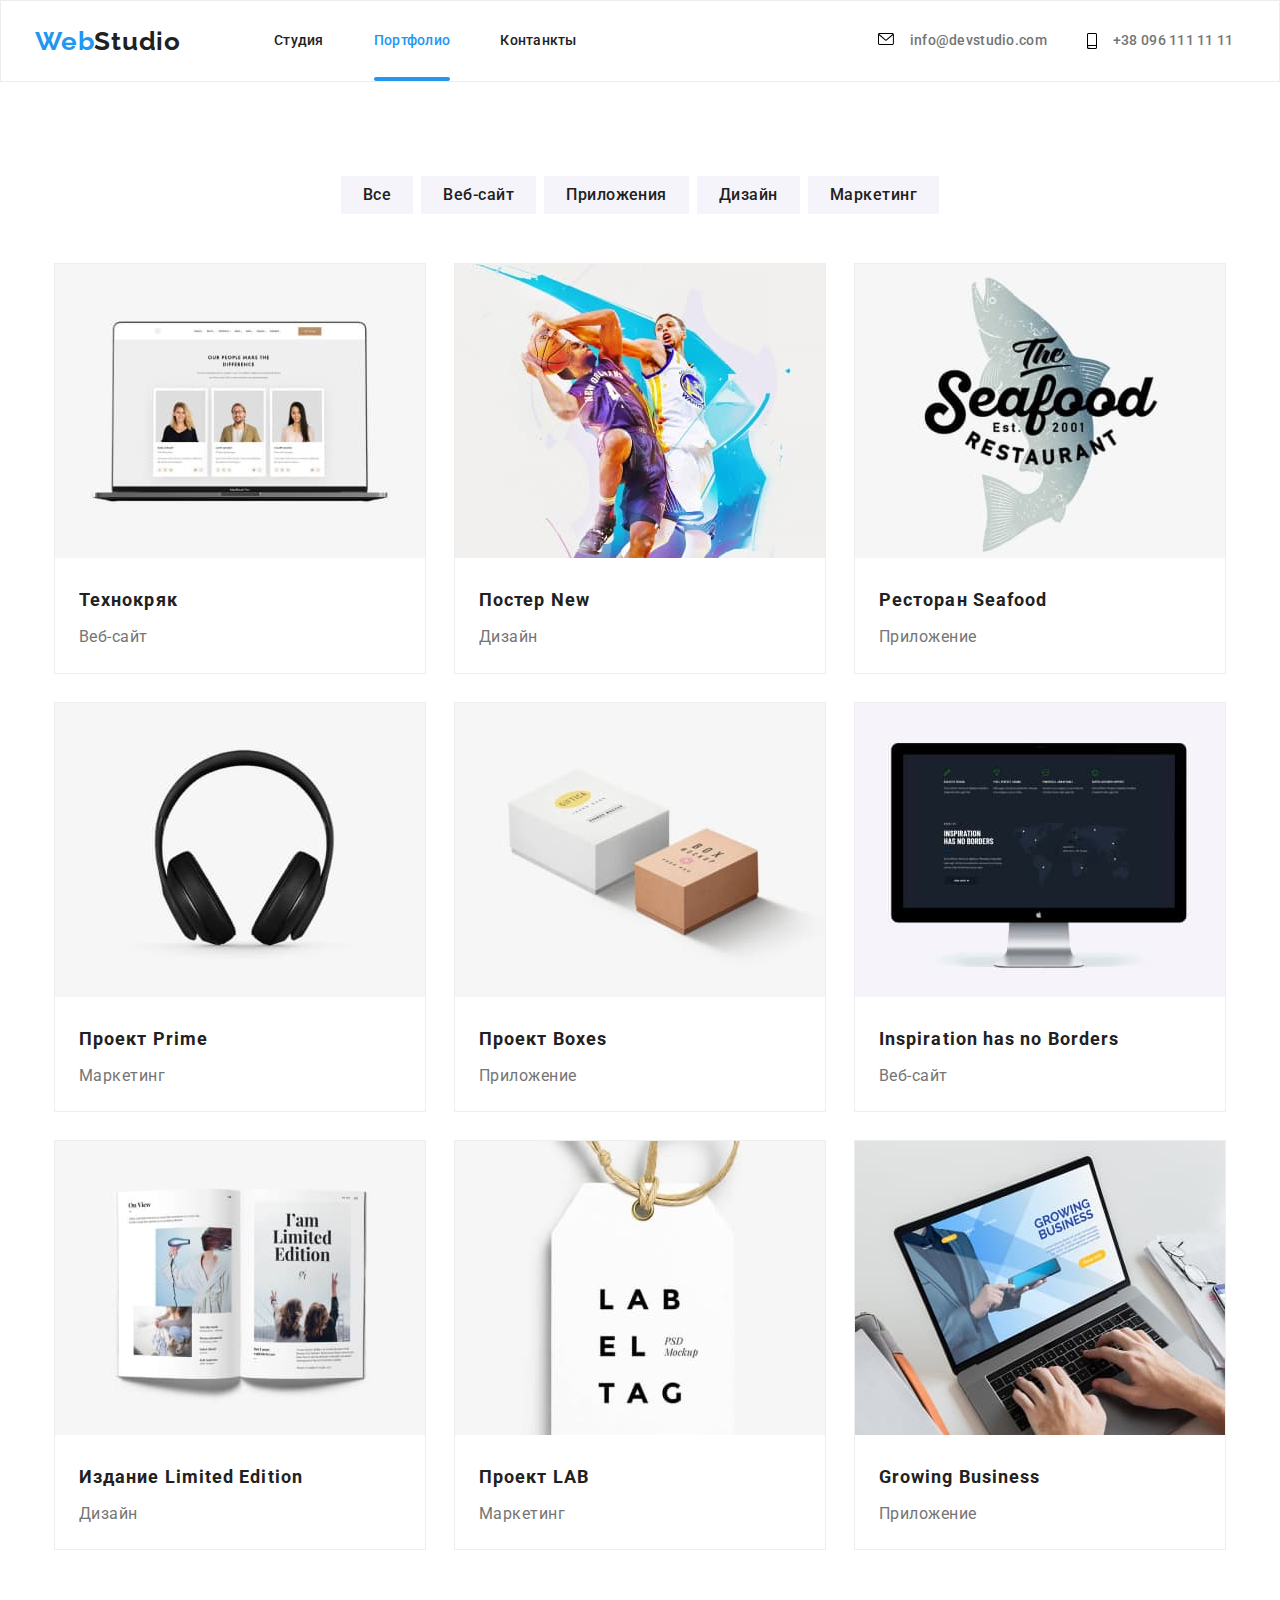
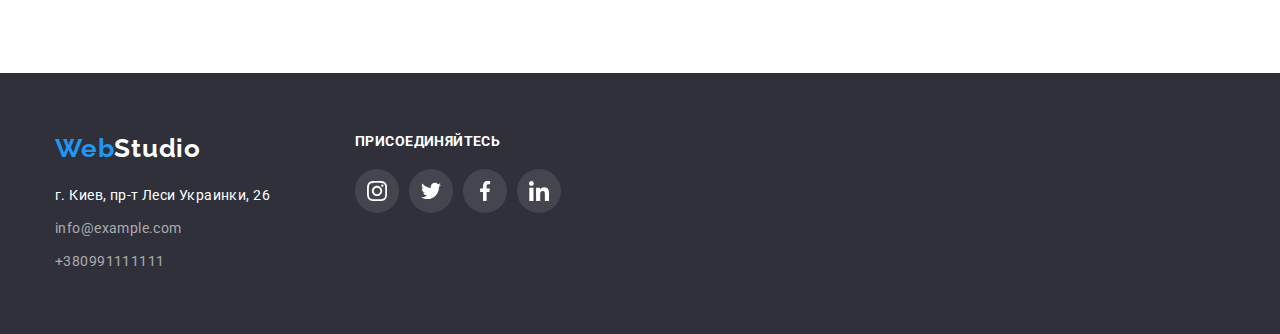
==== portfolio.html @ 430d5cd0 "Initial commit" ====
<!DOCTYPE html>
<html lang="en">
  <head>
    <meta charset="UTF-8" />
    <meta http-equiv="X-UA-Compatible" content="IE=edge" />
    <meta name="viewport" content="width=device-width, initial-scale=1.0" />
    <title>Portfolio</title>
    <link
      href="https://fonts.googleapis.com/css2?family=Raleway:ital,wght@0,700;1,700&family=Roboto:ital,wght@0,400;0,500;0,700;0,900;1,400;1,500;1,700;1,900&display=swap"
      rel="stylesheet"
    />
    <link
      rel="stylesheet"
      href="https://cdnjs.cloudflare.com/ajax/libs/modern-normalize/1.0.0/modern-normalize.min.css"
    />
    <link rel="stylesheet" href="./css/style.css" />
  </head>
  <body>
    <header class="header">
      <div class="container header-container">
        <nav class="site-nav">
          <a href="" class="logo"><span class="blue-logo">Web</span>Studio</a>
          <ul class="cont-ul list">
            <li class="header-list">
              <a href="./index.html" class="links header-height">Студия</a>
            </li>
            <li class="header-list">
              <a href="./portfolio.html" class="links current header-height"
                >Портфолио</a
              >
            </li>
            <li class="header-list">
              <a href="" class="links header-height">Контанкты</a>
            </li>
          </ul>
        </nav>
        <ul class="contacts-info list cont-ul">
          <li class="list-mail list-info">
            <a href="mailto:info@example.com" class="links header-height mail">
              <svg class="info-svg" width="16" height="12">
                <use href="./img/symbol-defs-old.svg#icon-envelope-1"></use>
              </svg>
              info@devstudio.com</a
            >
          </li>
          <li class="list-info list-phone">
            <a href="tel:+38 099 111 11 11" class="links header-height phone">
              <svg class="info-svg" width="10" height="16">
                <use href="./img/symbol-defs-old.svg#icon-smartphone"></use>
              </svg>
              +38 096 111 11 11</a
            >
          </li>
        </ul>
      </div>
    </header>
    <main>
      <!-- main -->
      <section class="section">
        <h1 class="hide-h1">Портфолио</h1>
        <ul class="filter list">
          <li class="button-list">
            <button type="button" class="filter-button">Все</button>
          </li>
          <li class="button-list">
            <button type="button" class="filter-button">Веб-сайт</button>
          </li>
          <li class="button-list">
            <button type="button" class="filter-button">Приложения</button>
          </li>
          <li class="button-list">
            <button type="button" class="filter-button">Дизайн</button>
          </li>
          <li class="button-list">
            <button type="button" class="filter-button">Маркетинг</button>
          </li>
        </ul>
        <!-- .container -->
        <div class="container">
          <div class="detal">
          <ul class="list all-services">
            <li class="service-item">
              <a href="" class="links">
                <div class="all-services-modal">
                <img
                  src="./img/img1.jpg"
                  alt="визуализация проекта"
                  width="370"
                />
                   <p class="all-services-modal-text">
                  Ресурс предлагает комплексные предложения с разным уровнем
                  функционала и сервисов. Все это позволит посетителю получить
                  исчерпывающие сведения о компании или частном лице.
                </p>
                </div>
                <div class="border-card">
                  <h2 class="title-h2">Технокряк</h2>
                  <p class="title-p">Веб-сайт</p>
                </div>
              </a>
            </li>
            <li class="service-item">
              <a href="" class="links">
                  <div class="all-services-modal">
                <img
                  src="./img/img2.jpg"
                  alt="визуализация проекта"
                  width="370"
                />
                       <p class="all-services-modal-text">
                  Ресурс предлагает комплексные предложения с разным уровнем
                  функционала и сервисов. Все это позволит посетителю получить
                  исчерпывающие сведения о компании или частном лице.
                </p>
                </div>
                <div>
                  <h2 class="title-h2">Постер New</h2>
                  <p class="title-p">Дизайн</p>
                </div>
              </a>
            </li>
            <li class="service-item">
              <a href="" class="links">
                <div class="all-services-modal">
                <img
                  src="./img/img3.jpg"
                  alt="визуализация проекта"
                  width="370"
                />
                       <p class="all-services-modal-text">
                  Ресурс предлагает комплексные предложения с разным уровнем
                  функционала и сервисов. Все это позволит посетителю получить
                  исчерпывающие сведения о компании или частном лице.
                </p>
                </div>
                <div>
                  <h2 class="title-h2">Ресторан Seafood</h2>
                  <p class="title-p">Приложение</p>
                </div>
              </a>
            </li>
            <li class="service-item">
              <a href="" class="links">
                <div class="all-services-modal">
                <img
                  src="./img/img4.jpg"
                  alt="визуализация проекта"
                  width="370"
                />
                       <p class="all-services-modal-text">
                  Ресурс предлагает комплексные предложения с разным уровнем
                  функционала и сервисов. Все это позволит посетителю получить
                  исчерпывающие сведения о компании или частном лице.
                </p>
                </div>
                <div>
                  <h2 class="title-h2">Проект Prime</h2>
                  <p class="title-p">Маркетинг</p>
                </div>
              </a>
            </li>
            <li class="service-item">
              <a href="" class="links">
                <div class="all-services-modal">
                <img
                  src="./img/img5.jpg"
                  alt="визуализация проекта"
                  width="370"
                />
                       <p class="all-services-modal-text">
                  Ресурс предлагает комплексные предложения с разным уровнем
                  функционала и сервисов. Все это позволит посетителю получить
                  исчерпывающие сведения о компании или частном лице.
                </p>
                </div>
                <h2 class="title-h2">Проект Boxes</h2>
                <p class="title-p">Приложение</p>
              </a>
            </li>
            <li class="service-item">
              <a href="" class="links">
                <div class="all-services-modal">
                <img
                  src="./img/img6.jpg"
                  alt="визуализация проекта"
                  width="370"
                />
                       <p class="all-services-modal-text">
                  Ресурс предлагает комплексные предложения с разным уровнем
                  функционала и сервисов. Все это позволит посетителю получить
                  исчерпывающие сведения о компании или частном лице.
                </p>
                </div>
                <div>
                  <h2 class="title-h2">Inspiration has no Borders</h2>
                  <p class="title-p">Веб-сайт</p>
                </div>
              </a>
            </li>
            <li class="service-item">
              <a href="" class="links">
                <div class="all-services-modal">
                <img
                  src="./img/img7.jpg"
                  alt="визуализация проекта"
                  width="370"
                />
                       <p class="all-services-modal-text">
                  Ресурс предлагает комплексные предложения с разным уровнем
                  функционала и сервисов. Все это позволит посетителю получить
                  исчерпывающие сведения о компании или частном лице.
                </p>
                </div>
                <div>
                  <h2 class="title-h2">Издание Limited Edition</h2>
                  <p class="title-p">Дизайн</p>
                </div>
              </a>
            </li>
            <li class="service-item">
              <a href="" class="links">
                <div class="all-services-modal">
                <img
                  src="./img/img8.jpg"
                  alt="визуализация проекта"
                  width="370"
                />
                       <p class="all-services-modal-text">
                  Ресурс предлагает комплексные предложения с разным уровнем
                  функционала и сервисов. Все это позволит посетителю получить
                  исчерпывающие сведения о компании или частном лице.
                </p>
                </div>
                <div>
                  <h2 class="title-h2">Проект LAB</h2>
                  <p class="title-p">Маркетинг</p>
                </div>
              </a>
            </li>
            <li class="service-item">
              <a href="" class="links">
                <div class="all-services-modal">
                <img
                  src="./img/img9.jpg"
                  alt="визуализация проекта"
                  width="370"
                />
                       <p class="all-services-modal-text">
                  Ресурс предлагает комплексные предложения с разным уровнем
                  функционала и сервисов. Все это позволит посетителю получить
                  исчерпывающие сведения о компании или частном лице.
                </p>
                </div>
                <div>
                  <h2 class="title-h2">Growing Business</h2>
                  <p class="title-p">Приложение</p>
                </div>
              </a>
            </li>
          </ul>
        </div>
      </section>
    </main>
    <!-- footer -->
    <footer class="footer-info">
      <div class="container container-fix">
        <div class="footer-info-address">
          <a href="" class="web-logo-footer logo"
            ><span class="blue-logo">Web</span>Studio</a
          >
          <address>
            <ul class="list">
              <li class="adress-item">
                <a href="" class="place-info"
                  >г. Киев, пр-т Леси Украинки, 26</a
                >
              </li>
              <li class="mail-item">
                <a href="mailto:info@example.com" class="contacts-footer"
                  >info@example.com</a
                >
              </li>
              <li>
                <a href="tel:+38 099 111 11 11" class="contacts-footer"
                  >+380991111111</a
                >
              </li>
            </ul>
          </address>
        </div>
        <div class="footer-links">
          <h2 class="join-us">Присоединяйтесь</h2>
          <ul class="footer-socials">
            <li class="footer-socials-item">
              <a class="footer-socials-link" href="">
                <svg class="footer-socials-icon">
                  <use href="./img/symbol-defs-old.svg#icon-instagram"></use>
                </svg>
              </a>
            </li>
            <li class="footer-socials-item">
              <a class="footer-socials-link" href="">
                <svg class="footer-socials-icon">
                  <use href="./img/symbol-defs-old.svg#icon-twitter"></use>
                </svg>
              </a>
            </li>
            <li class="footer-socials-item">
              <a class="footer-socials-link" href="">
                <svg class="footer-socials-icon">
                  <use href="./img/symbol-defs-old.svg#icon-facebook"></use>
                </svg>
              </a>
            </li>
            <li class="footer-socials-item">
              <a class="footer-socials-link" href="">
                <svg class="footer-socials-icon">
                  <use href="./img/symbol-defs-old.svg#icon-linkedin"></use>
                </svg>
              </a>
            </li>
          </ul>
        </div>
      </div>
    </footer>
    <script src="./js/modal.js"></script>
  </body>
</html>
---- css/style.css ----
:root {
  --main-color: #212121;
  --secondary-color: #ffffff;
  --brand-color: #2196f3;
  --additional-color: #757575;
  --bg-our-team-color: #f5f4fa;
  --logo-color: #afb1b8;
}

body {
  color: var(--main-color);
  font-family: Roboto, sans-serif;
}

*,
::after,
::before {
  box-sizing: border-box;
}

h1,
h2,
h3,
h4,
h5,
h6,
p,
ul {
  margin: 0;
  padding: 0;
}

.header-height {
  padding-top: 32px;
  padding-bottom: 32px;
  display: flex;
}

.header-list:not(:last-child) {
  margin-right: 50px;
}

.list-mail {
  margin-left: 301px;
  margin-right: 40px;
}

/* .header {
  width: 1600px;
  min-height: 80px;
} */

.container {
  width: 1200px;
  padding-left: 15px;
  padding-right: 15px;
  margin-left: auto;
  margin-right: auto;
}

.container-fix {
  display: flex;
}

.header-container {
  display: flex;
  align-items: center;
  width: 1240px;
}
/* outline: 1px solid red; */
/* align-items: center; */
/* text-align: center;
  align-self: center */

.header {
  width: inherit;
  border: 1px solid #ececec;
}

.cont-ul {
  display: flex;
  /* align-self: center; */
  justify-content: flex-end;
}

.logo {
  color: inherit;
  font-family: "Raleway";
  font-weight: 700;
  font-size: 26px;
  line-height: 1.19;
  letter-spacing: 0.03em;
  text-decoration: none;
}

.list {
  list-style: none;
  text-decoration: none;
}

.hide-h2,
.hide-h1 {
  display: none;
}

.site-nav {
  font-family: inherit;
  font-weight: 500;
  font-size: 14px;
  line-height: 1.14;
  letter-spacing: 0.02em;
  color: inherit;
  align-items: center;
  display: flex;
}

.site-nav .logo {
  margin-right: 93px;
}

.order-button,
.blue-web {
  background-color: var(--brand-color);
  color: var(--secondary-color);
  font-family: inherit;
  font-weight: 700;
  font-size: 16px;
  line-height: 1.88;
  letter-spacing: 0.06em;
  padding-left: 32px;
  padding-right: 32px;
  padding-bottom: 10px;
  padding-top: 10px;
  border-radius: 4px;
  border: none;
  cursor: pointer;
  /* padding-bottom: 200px; */
  /* border-radius: 3px; */
}

.big-text {
  background-color: #2f303a;
  color: var(--secondary-color);
  padding-top: 200px;
  padding-bottom: 200px;
  text-align: center;
  /* вниз падинг, перенести "для", кнопка с падингом низ */
}

.bg-img {
  background-image: linear-gradient(#2f303a 40%, #2f303a 40%);
  /* display: flex; */
  object-fit: cover;
  background-repeat: no-repeat;
  max-width: 1600px;
  background-image: url(../img/img-bg.jpg);
  margin-right: auto;
  margin-left: auto;
}

.main-header {
  width: 696px;
  margin-bottom: 30px;
  display: flex;
  flex-wrap: wrap;
  justify-content: center;
  margin-left: auto;
  margin-right: auto;
}

.preview-list {
  display: flex;
  justify-content: center;
  /* отступ от заголовка */
}

.preview-item {
  width: 270px;
}

.preview-item:not(:last-child) {
  margin-right: 30px;
}

.section {
  padding-top: 94px;
  padding-bottom: 94px;
}

.section-out {
  padding-bottom: 94px;
  padding-top: 0px;
}

.contacts-info {
  color: var(--additional-color);
  text-decoration: none;
  font-weight: 500;
  font-size: 14px;
  line-height: 1.14;
  letter-spacing: 0.02em;
  display: flex;
  transition: transform 250ms;
  transition-timing-function: cubic-bezier(0.4, 0, 0.2, 1);
}

.list-info {
  display: flex;
  justify-content: center;
  text-align: center;
}
/* 
.list-mail::before {
  content: "";
  padding-left: 10px;
 } */

/* .list-info::before {
  content: "";
  padding-left: 10px;
 } */
/* 
 .list-phone::before {
  content: "";
  padding-left: 10px;
 } */

/* .mail:before {
  display: inline-block;
  content: "";
}

.phone::before {
  display: inline-block;
  content: "";
}

.mail::before .info-svg {
  margin-right: 10px;
}

.mail:hover::before {
  fill: var(--brand-color);
} */

.mail-item {
  display: inline-flex;
}

.info-svg {
  margin-right: 16px;
  transition-property: fill;
  transition-duration: 250ms;
  /* transition: transform 250ms; */
  transition-timing-function: cubic-bezier(0.4, 0, 0.2, 1);
}

.mail {
  transition-property: fill;
  transition-duration: 250ms;
  /* transition: transform 250ms; */
  transition-timing-function: cubic-bezier(0.4, 0, 0.2, 1);
}

.mail:hover .info-svg,
.mail:focus .info-svg {
  fill: #2196f3;
}

.phone {
  transition-property: fill;
  transition-duration: 250ms;
  /* transition: transform 250ms; */
  transition-timing-function: cubic-bezier(0.4, 0, 0.2, 1);
}

.phone:hover .info-svg,
.phone:focus .info-svg {
  fill: #2196f3;
}

/* .mail::before {
  content: "";
  width: 16px;
  height: 12px;
} */

/* .mail::before {
  display: flex;
  content: "";
  margin-right: 16px;
  background-image: url(../img/symbol-defs-old.svg#icon-envelope-1);
} */

.web-logo {
  color: var(--secondary-color);
  text-decoration: none;
  font-family: "Raleway";
  font-weight: 700;
  font-size: 26px;
  line-height: 1.19;
  letter-spacing: 0.03em;
}

.web-logo-footer {
  color: var(--secondary-color);
  text-decoration: none;
  font-family: "Raleway";
  font-weight: 700;
  font-size: 26px;
  line-height: 1.19;
  letter-spacing: 0.03em;
  display: flex;
}

.footer-info {
  background-color: #2f303a;
  padding-top: 60px;
  padding-bottom: 60px;
  text-align: left;
  width: inherit;
}
/* no padding, add padd to section */
.place-info {
  font-style: normal;
  color: var(--secondary-color);
  text-decoration: none;
  font-weight: 400;
  font-size: 14px;
  line-height: 1.71;
  letter-spacing: 0.03em;
  /* transition: transform 250ms; */
  transition-property: fill;
  transition-duration: 250ms;
  transition-timing-function: cubic-bezier(0.4, 0, 0.2, 1);
}

.adress-item {
  margin-top: 20px;
  margin-bottom: 9px;
}

.mail-item {
  margin-bottom: 9px;
}

.contacts-footer {
  font-style: normal;
  font-weight: 400;
  font-size: 14px;
  line-height: 1.71;
  letter-spacing: 0.03em;
  text-decoration: none;
  color: rgba(255, 255, 255, 0.6);
  /* transition: transform 250ms; */
  transition-property: fill;
  transition-duration: 250ms;
  transition-timing-function: cubic-bezier(0.4, 0, 0.2, 1);
}

h1 {
  font-weight: 900;
  font-size: 44px;
  line-height: 1.36;

  letter-spacing: 0.06em;
  text-transform: uppercase;

  color: var(--secondary-color);
}

.preview {
  font-weight: 700;
  font-size: 14px;
  line-height: 1.14;
  letter-spacing: 0.03em;
  text-transform: uppercase;
}

.preview-text {
  font-weight: 400;
  font-size: 14px;
  line-height: 1.71;
  letter-spacing: 0.03em;

  color: var(--additional-color);
}

.our-business {
  font-weight: 700;
  font-size: 36px;
  line-height: 1.17;
  letter-spacing: 0.03em;
  width: 1200px;
  margin-left: auto;
  margin-right: auto;
  text-align: center;
  margin-bottom: 50px;
}

.our-business-list {
  display: flex;
  width: 1200px;
  justify-content: center;
  margin-right: auto;
  margin-left: auto;
  /* padding-bottom: 94px; */
}

.our-team {
  font-weight: 700;
  font-size: 36px;
  line-height: 1.17;
  letter-spacing: 0.03em;
  color: var(--main-color);
  margin-bottom: 50px;
  text-align: center;
}

.our-team-bg {
  background: var(--bg-our-team-color);
  padding-bottom: 94px;
}

.our-team-list {
  display: flex;
  width: 1200px;
  justify-content: center;
  margin-right: auto;
  margin-left: auto;
}

.our-team-item {
  background-color: #fff;
  box-shadow: 0px 1px 3px rgba(0, 0, 0, 0.12), 0px 1px 1px rgba(0, 0, 0, 0.14),
    0px 2px 1px rgba(0, 0, 0, 0.2);
  border-radius: 0px 0px 4px 4px;
}

.our-team-item:not(:last-child) {
  margin-right: 30px;
}

.our-business-item {
  position: relative;
}

/* падинг вниз, всей секции */
.our-business-item:not(:last-child) {
  margin-right: 30px;
}

.description-item {
  margin-bottom: 30px;
}

.name-team {
  font-weight: 500;
  font-size: 16px;
  line-height: 1.19;
  letter-spacing: 0.03em;
  width: 270px;
  margin-top: 30px;
  margin-bottom: 10px;
  margin-left: auto;
  margin-right: auto;
  text-align: center;
}

.employee-description {
  font-weight: 400;
  font-size: 16px;
  line-height: 1.19;
  letter-spacing: 0.03em;
  color: var(--additional-color);

  margin-left: auto;
  margin-right: auto;
  text-align: center;
}

.socials {
  display: flex;
  justify-content: center;
  align-items: center;
  list-style: none;
  margin-top: 16px;
}

.socials-item:not(:last-child) {
  margin-right: 10px;
}

.socials-link {
  display: flex;
  justify-content: center;
  align-items: center;
  width: 44px;
  height: 44px;
  border-radius: 50%;
  transition-property: fill;
  transition-property: background-color;
  transition-duration: 250ms;
  /* transition: transform 250ms; */
  transition-timing-function: cubic-bezier(0.4, 0, 0.2, 1);
}

.socials-link:hover,
.socials-link:focus {
  background-color: var(--brand-color);
}

.socials-icon {
  width: 20px;
  height: 20px;
  fill: var(--logo-color);
  transition-property: fill;
  transition-duration: 250ms;
  /* transition: transform 250ms; */
  transition-timing-function: cubic-bezier(0.4, 0, 0.2, 1);
}

.socials-link:hover .socials-icon,
.socials-link:focus .socials-icon {
  fill: var(--secondary-color);
}

/* add div to h3 and p3 */

.links {
  color: inherit;
  text-decoration: none;
  position: relative;
  transition-property: color;
  transition-duration: 250ms;
  transition-timing-function: cubic-bezier(0.4, 0, 0.2, 1);
}

.links:hover,
.links:focus {
  color: var(--brand-color);
}

.title-h2 {
  font-weight: 700;
  font-size: 18px;
  line-height: 2;
  letter-spacing: 0.06em;
  color: var(--main-color);
  text-decoration: none;
  padding-top: 20px;
  padding-right: 24px;
  padding-left: 24px;
  padding-bottom: 4px;
  text-align: left;
}

.title-p {
  font-weight: 400;
  font-size: 16px;
  line-height: 1.88;
  letter-spacing: 0.03em;
  text-decoration: none;
  color: var(--additional-color);
  padding-left: 24px;
  padding-right: 24px;
  padding-bottom: 20px;
  text-align: left;
}

.filter {
  list-style: none;
  text-decoration: none;
  font-weight: 500;
  font-size: 16px;
  line-height: 1.63;
  letter-spacing: 0.03em;
  text-decoration: none;
  width: 1200px;
  display: flex;
  justify-content: center;
  margin-left: auto;
  margin-right: auto;
  margin-bottom: 50px;
}

.filter-button {
  font-family: inherit;
  color: var(--main-color);
  background-color: #f5f4fa;
  font-weight: 500;
  font-size: 16px;
  line-height: 1.63;
  letter-spacing: 0.03em;
  margin-right: auto;
  margin-left: auto;
  padding: 6px 22px;
  border: none;
  /* transition: transform 250ms; */
  transition-property: fill;
  transition-duration: 250ms;
  transition-timing-function: cubic-bezier(0.4, 0, 0.2, 1);
}

.filter-button:hover,
.filter-button:focus {
  color: var(--secondary-color);
  background-color: var(--brand-color);
  box-shadow: 0px 3px 1px rgba(0, 0, 0, 0.1), 0px 1px 2px rgba(0, 0, 0, 0.08),
    0px 2px 2px rgba(0, 0, 0, 0.12);
  border-radius: 4px;
}

.button-list:not(:last-child) {
  margin-right: 8px;
}

.current,
.blue-logo {
  color: var(--brand-color);
}

.current {
  position: relative;
}

.current::after {
  content: "";
  position: absolute;
  width: 100%;
  bottom: 0;
  left: 0;
  height: 4px;
  background: var(--brand-color);
  border-radius: 2px;
}

.preview-header {
  font-weight: 700;
  font-size: 14px;
  line-height: 1.14;
  letter-spacing: 0.03em;
  text-transform: uppercase;
  color: var(--main-color);
  margin-bottom: 10px;
}

.place-info:hover,
.place-info:focus,
.contacts-footer:hover,
.contacts-footer.focus {
  color: var(--brand-color);
}

/* урбать ширину */
.all-services {
  display: flex;
  flex-wrap: wrap;
  width: 1200px;
  margin-right: auto;
  margin-left: auto;
}

.service-item:not(:last-child) {
  margin-right: 30px;
}

.service-item {
  outline: 1px solid #eeeeee;
  margin-bottom: 30px;
  transition-property: fill;
  transition-duration: 250ms;
  /* transition: transform 250ms; */
  transition-timing-function: cubic-bezier(0.4, 0, 0.2, 1);
}

.service-item:hover {
  outline: 1px solid #eeeeee;
  box-shadow: 0px 1px 1px rgba(0, 0, 0, 0.12), 0px 4px 4px rgba(0, 0, 0, 0.06),
    1px 4px 6px rgba(0, 0, 0, 0.16);
}

.all-services-modal {
  position: relative;
  max-width: 370px;
  overflow: hidden;
}

.all-services-modal-text {
  position: absolute;
  top: 0;
  left: 0;
  transform: translateY(100%);
  width: 100%;
  height: 100%;
  color: #ffffff;
  background: rgba(33, 150, 243, 0.9);
  transition-property: fill, translateY;
  transition-duration: 250ms;
  transition: transform 250ms;
  transition-timing-function: cubic-bezier(0.4, 0, 0.2, 1);
  font-size: 18px;
  line-height: 28px;
  /* or 156% */

  letter-spacing: 0.03em;
  padding-left: 24px;
  padding-right: 24px;
  padding-top: 63px;
  padding-bottom: 63px;
}

.close-button {
  position: absolute;
  right: 8px;
  top: 8px;
  height: 11px;
  width: 11px;
  padding-left: 10px;
  padding-right: 10px;
  padding-top: 9px;
  padding-bottom: 9px;
  border-radius: 50%;
  border: 1px solid#0000001A;
  z-index: 11;
  background-color: #ffffff;
  background-image: url(../img/close-black.svg);
  /* outline: 1px solid green; */
}

.close-button-icon {
  position: absolute;
  /* right: 8px;
  top: 8px; */
  transform: translate(-50%, -50%);
  height: 11px;
  width: 11px;
  border-radius: 50%;
  /* padding-left: 10px;
  padding-right: 10px;
  padding-top: 9px;
  padding-bottom: 9px;  */
  z-index: 111;
  stroke: black;
  fill: var(--logo-color);
  /* outline: 1px solid red; */
}

.links:hover .all-services-modal-text {
  transform: translateY(0);
}

.backdrop {
  position: fixed;
  top: 0;
  left: 0;
  height: 100%;
  width: 100%;
  background-color: rgba(0, 0, 0, 0.2);
  transition-property: opacity;
  transition-duration: 250ms;
  transition-timing-function: cubic-bezier(0.4, 0, 0.2, 1);
}

.backdrop.is-hidden {
  visibility: hidden;
  opacity: 0;
  pointer-events: none;
  /* transition-property: opacity;
  transition-duration: 1000ms;
  transition-timing-function: cubic-bezier(0.4, 0, 0.2, 1); */
}
.modal {
  opacity: 1;
  position: absolute;
  top: 50%;
  left: 50%;
  transform: translate(-50%, -50%);
  width: 528px;
  height: 581px;
  background-color: #ffffff;
  /* transition-property: opacity;
  transition-duration: 1000ms;
  transition-timing-function: cubic-bezier(0.4, 0, 0.2, 1); */
}

.action {
  display: flex;
  padding: 0;
  margin: 0;
  list-style: none;
  justify-content: center;
}
.action-icon {
  fill: #afb1b8;
}

.action-icon-feature {
  fill: #afb1b8;
  width: 70px;
  height: 70px;
  margin: auto;
}
.action-icon,
.action-logo {
  display: flex;
  align-items: center;
  justify-content: center;
  width: 170px;
  height: 92px;
  outline: 1px solid #afb1b8;
  border-radius: 4px;
}
.footer-links {
  margin-left: 85px;
}

.footer-links {
  margin-left: 85px;
}

.join-us {
  font-weight: 700;
  font-size: 14px;
  line-height: 16px;
  letter-spacing: 0.03em;
  text-transform: uppercase;
  color: var(--secondary-color);
  margin-bottom: 20px;
}
.preview-pics {
  display: flex;
  width: 270px;
  height: 120px;
  background-color: #f5f4fa;
  margin-bottom: 30px;
}
.action-list:not(:last-child) {
  margin-right: 30px;
}

.regular-customers {
  font-weight: 700;
  font-size: 36px;
  line-height: 1.17;
  text-align: center;
  letter-spacing: 0.03em;
  color: var(--main-color);
  margin-bottom: 50px;
}
.action-icon {
  transition-property: fill;
  transition-duration: 250ms;
  /* transition: transform 250ms; */
  transition-timing-function: cubic-bezier(0.4, 0, 0.2, 1);
}

.action-icon:hover,
.action-icon:focus {
  fill: var(--brand-color);
}
.action-logo .footer-socials {
  display: flex;
  justify-content: center;
  align-items: center;
  list-style: none;
  transition: transform 250ms;
  transition-duration: 250ms;
  transition-property: color, outline-color;
  transition-timing-function: cubic-bezier(0.4, 0, 0.2, 1);
}

.action-logo:hover,
.action-logo:focus {
  display: flex;
  width: 170px;
  height: 92px;
  fill: var(--brand-color);
  outline: 1px solid var(--brand-color);
  border-radius: 4px;
}
.action-logo:hover .action-icon,
.action-logo:focus .action-icon {
  fill: var(--brand-color);
}
.footer-socials-item:not(:last-child) {
  margin-right: 10px;
}

.footer-socials {
  display: flex;
  justify-content: center;
  align-items: center;
  list-style: none;
}
.footer-socials-link {
  display: flex;
  justify-content: center;
  align-items: center;
  width: 44px;
  height: 44px;
  border-radius: 50%;
  background-color: rgba(255, 255, 255, 0.1);
  transition: transform 250ms;
  transition-duration: 250ms;
  transition-property: var(--brand-color);
  transition-timing-function: cubic-bezier(0.4, 0, 0.2, 1);
}
.footer-socials-link:hover,
.footer-socials-link:focus {
  background-color: var(--brand-color);
}
.footer-socials-icon {
  width: 20px;
  height: 20px;
  fill: var(--secondary-color);
}

.our-business-bg {
  position: absolute;
  bottom: 0;
  height: 70px;
  width: 100%;
  background: rgba(47, 48, 58, 0.8);
  border: 0;
  margin-bottom: 3px;
}

.our-business-text {
  text-align: center;
  margin-bottom: 27px;
  margin-top: 27px;
  margin-left: auto;
  margin-right: auto;
  font-weight: 700;
  font-size: 14px;
  line-height: 16px;
  letter-spacing: 0.03em;
  text-transform: uppercase;
  color: #ffffff;
}

/* .all-services-modal-text {
  position: absolute;
  top: 0;
  left: 0;
  transform: translateY(100%);
  width: 100%;
  height: 100%;
  color: #ffffff;
  background: rgba(33, 150, 243, 0.9);
  transition: transform 250ms;
  transition-timing-function: cubic-bezier(0.4, 0, 0.2, 1);
  font-size: 18px;
  line-height: 28px;
  /* or 156% */
/* 
  letter-spacing: 0.03em;
  padding-left: 24px;
  padding-right: 24px;
  padding-top: 63px;
  padding-bottom: 63px;
} */
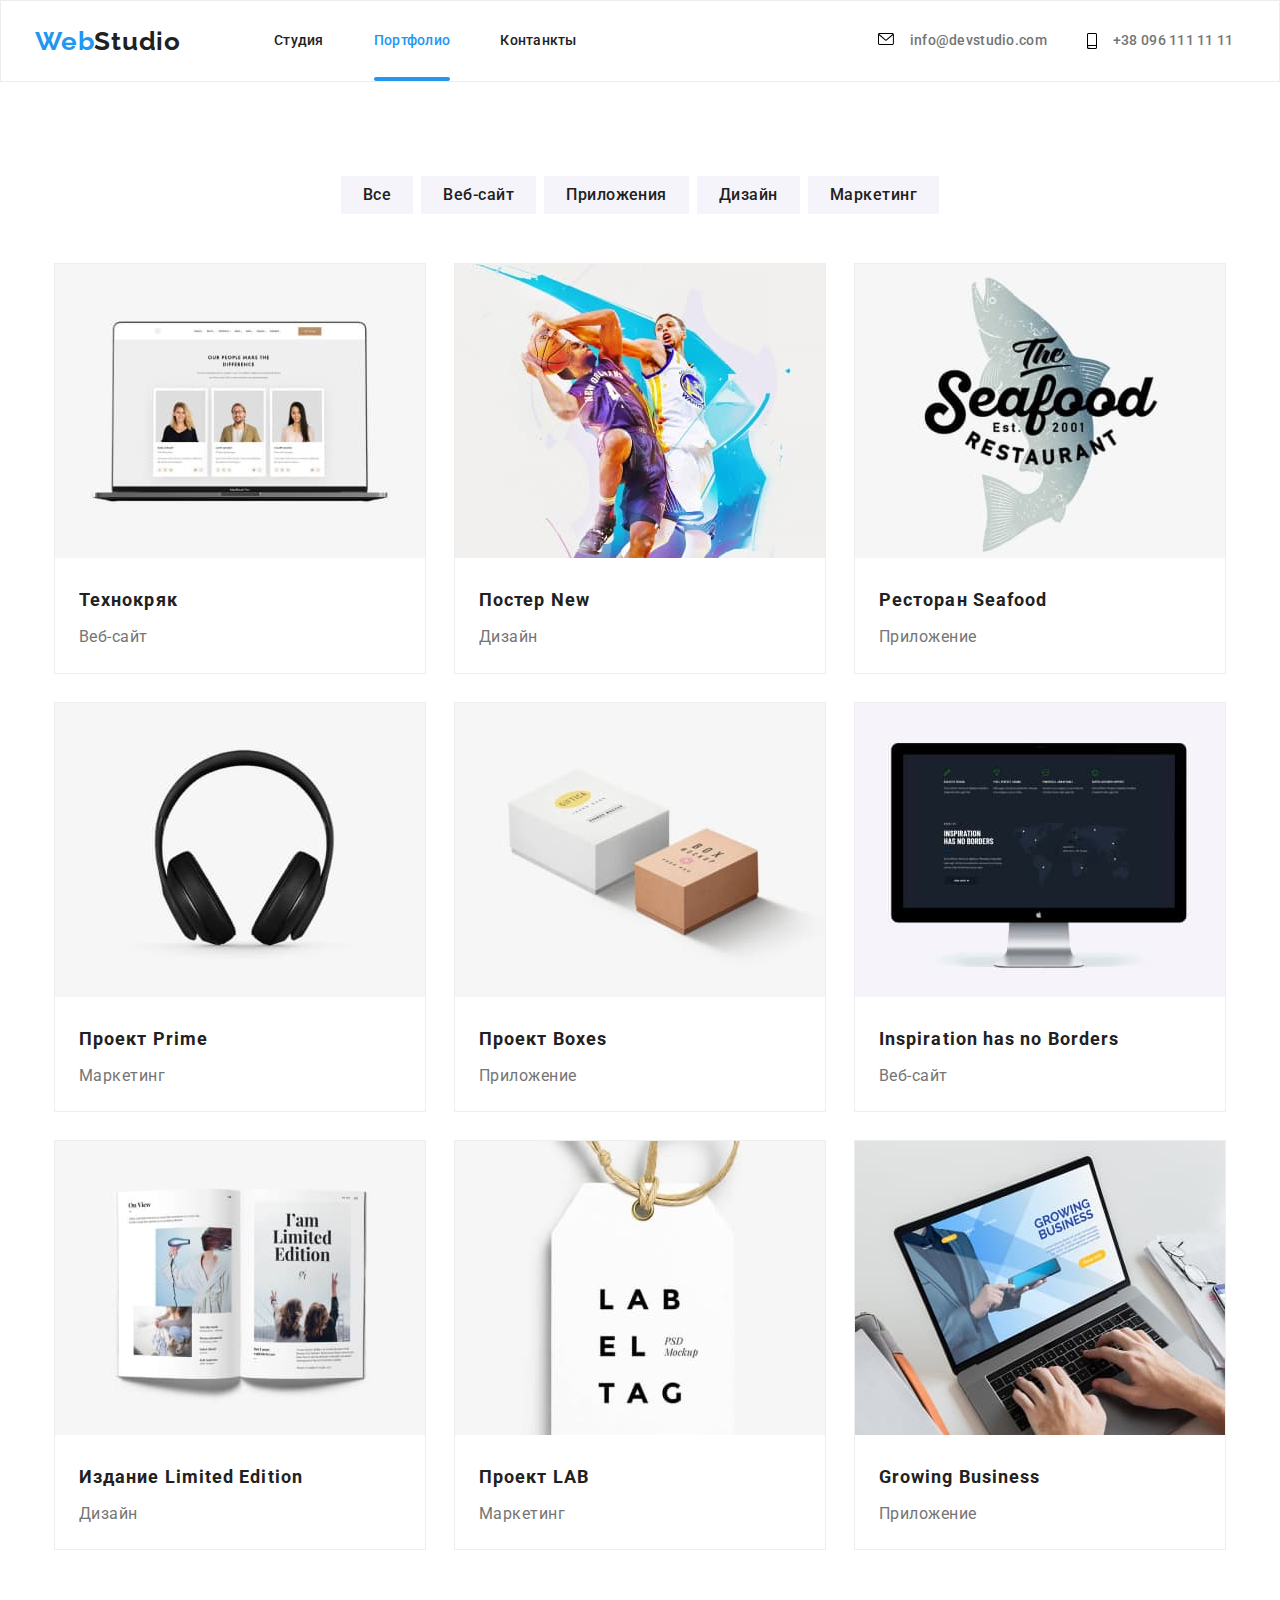
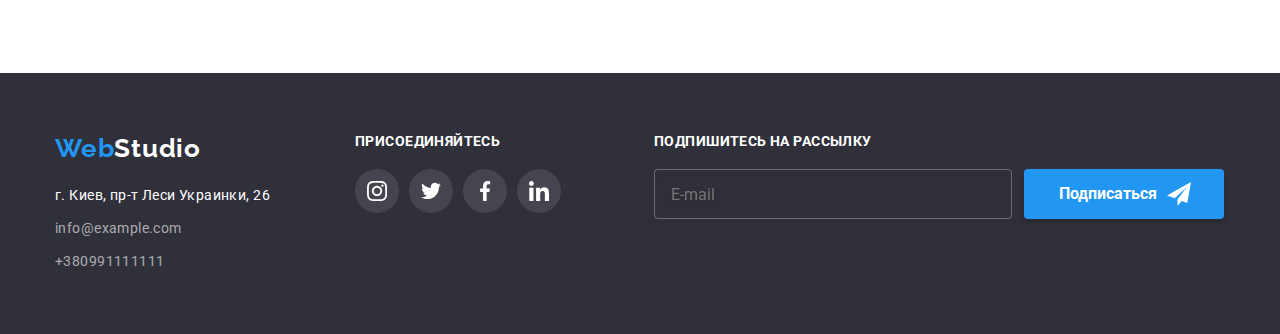
==== commit b98da349: "hw-6-6-6" ====
--- a/portfolio.html
+++ b/portfolio.html
@@ -321,6 +321,25 @@
             </li>
           </ul>
         </div>
+         <div class="subscribe">
+          <h2 class="subuscribe-text">Подпишитесь на рассылку</h2>
+          <form class="subscribe-form">
+            <label class="label-subscribe" for="">
+              <input
+                class="input-subscribe"
+                type="mail"
+                placeholder="E-mail"
+                name="subscribe"
+              />
+            </label>
+            <button class="send-subscribe-button" type="submit">
+              <p class="subscribe-text-button">Подписаться</p>
+              <svg class="send-subscribe-icon">
+                <use href="./img/symbol-defs-old.svg#icon-send"></use>
+              </svg>
+            </button>
+          </form>
+        </div>
       </div>
     </footer>
     <script src="./js/modal.js"></script>
--- a/css/style.css
+++ b/css/style.css
@@ -148,12 +148,15 @@
 }
 
 .bg-img {
-  background-image: linear-gradient(#2f303a 40%, #2f303a 40%);
   /* display: flex; */
   object-fit: cover;
   background-repeat: no-repeat;
   max-width: 1600px;
-  background-image: url(../img/img-bg.jpg);
+  background-image: linear-gradient(
+      rgba(47, 48, 58, 0.4),
+      rgba(47, 48, 58, 0.4)
+    ),
+    url(../img/img-bg.jpg);
   margin-right: auto;
   margin-left: auto;
 }
@@ -396,6 +399,236 @@
   margin-right: auto;
   text-align: center;
   margin-bottom: 50px;
+}
+
+.form {
+  padding: 40px;
+  color: #212121;
+}
+
+.form:focus-within {
+  color: var(--brand-color);
+  border-color: var(--brand-color);
+}
+
+.head-form {
+  font-family: "Roboto";
+  font-style: normal;
+  font-weight: 700;
+  font-size: 20px;
+  line-height: 23px;
+  text-align: center;
+  letter-spacing: 0.03em;
+
+  color: #212121;
+  margin-bottom: 12px;
+}
+
+.list-form {
+  list-style-type: none;
+  display: flex;
+  flex-direction: column;
+  justify-content: center;
+}
+
+.item-form {
+  display: flex;
+  flex-direction: column;
+  margin-bottom: 10px;
+}
+
+.item-form:not(:last-child) {
+  margin-bottom: 10px;
+}
+
+.label {
+  display: flex;
+  flex-direction: column;
+  /* justify-content: center; */
+  position: relative;
+}
+
+.icon-form-name {
+  position: absolute;
+  /* display: flex; */
+  width: 12px;
+  height: 12px;
+  top: 32px;
+  left: 15px;
+}
+
+.form-input:focus-within {
+  outline: 1px solid var(--brand-color);
+  border: none;
+}
+
+.comments:focus-within {
+  outline: 1px solid var(--brand-color);
+  border: none;
+}
+
+.label:focus-within > .icon-form-name {
+  fill: var(--brand-color);
+}
+
+.label:focus-within > .icon-form-tel {
+  fill: var(--brand-color);
+}
+
+.label:focus-within > .icon-form-mail {
+  fill: var(--brand-color);
+}
+
+.icon-form-tel {
+  position: absolute;
+  /* display: flex; */
+  width: 13px;
+  height: 13px;
+  top: 31px;
+  left: 14px;
+}
+
+.icon-form-mail {
+  position: absolute;
+  /* display: flex; */
+  width: 15px;
+  height: 12px;
+  top: 32px;
+  left: 12px;
+}
+
+/* .form-text + .icon-form {
+  background-color: red;
+} */
+
+.text-icon {
+  font-weight: 400;
+  font-size: 12px;
+  line-height: 14px;
+  letter-spacing: 0.01em;
+
+  color: #757575;
+}
+
+/* .form-text::after {
+  content: "";
+  display: flex;
+  width: 20px;
+  height: 20px;
+  background-image: url(../img/tel.svg);
+} */
+
+.form-input {
+  border: 1px solid rgba(33, 33, 33, 0.2);
+  border-radius: 4px;
+  width: 100%;
+  height: 40px;
+  text-indent: 42px;
+}
+
+.form-text {
+  display: block;
+  font-family: "Roboto";
+  font-weight: 400;
+  font-size: 12px;
+  line-height: 14px;
+  text-align: left;
+  /* identical to box height */
+
+  letter-spacing: 0.01em;
+
+  color: #757575;
+
+  margin-bottom: 4px;
+}
+
+.comments {
+  width: 100%;
+  height: 120px;
+  resize: none;
+  display: flex;
+  text-align: left;
+  padding-left: 16px;
+  padding-right: 16px;
+  padding-bottom: 12px;
+  padding-top: 12px;
+  border: 1px solid rgba(33, 33, 33, 0.2);
+  border-radius: 4px;
+}
+
+/* .checkbox {
+} */
+
+/* .label-check {
+  position: relative;
+} */
+
+.check-background {
+  position: relative;
+  display: inline-block;
+  width: 16px;
+  height: 15px;
+  background: #2196f3;
+  border-radius: 2px;
+
+  margin-right: 7px;
+}
+
+.check-button {
+  width: 11px;
+  height: 8px;
+  fill: white;
+  position: absolute;
+  display: block;
+  top: 4px;
+  left: 3px;
+  /* padding-left: 3px;
+  padding-bottom: 3px;
+  padding-top: 4px;
+  padding-right: 2px; */
+}
+
+/* .agreement {
+  display: none;
+} */
+
+.agreement-text {
+  font-weight: 400;
+  font-size: 14px;
+  line-height: 24px;
+  color: var(--additional-color);
+}
+
+.agreement-link {
+  font-weight: 400;
+  font-size: 14px;
+  line-height: 24px;
+  color: var(--brand-color);
+}
+/* 
+.agreement-link :link,
+.agreement-link :visited 
+  color: var(--brand-color);
+ */
+
+.send-button {
+  font-size: 16px;
+  line-height: 30px;
+  letter-spacing: 0.06em;
+  margin-top: 30px;
+  background-color: #188ce8;
+  color: var(--secondary-color);
+  padding-left: 56px;
+  padding-right: 55px;
+  padding-top: 10px;
+  padding-bottom: 10px;
+  box-shadow: 0px 4px 4px rgba(0, 0, 0, 0.15);
+  border-radius: 4px;
+  border: none;
+}
+
+.send-button:hover {
+  cursor: pointer;
 }
 
 .our-business-list {
@@ -714,36 +947,48 @@
   position: absolute;
   right: 8px;
   top: 8px;
-  height: 11px;
-  width: 11px;
-  padding-left: 10px;
-  padding-right: 10px;
-  padding-top: 9px;
-  padding-bottom: 9px;
-  border-radius: 50%;
-  border: 1px solid#0000001A;
-  z-index: 11;
-  background-color: #ffffff;
-  background-image: url(../img/close-black.svg);
-  /* outline: 1px solid green; */
-}
-
-.close-button-icon {
-  position: absolute;
-  /* right: 8px;
-  top: 8px; */
-  transform: translate(-50%, -50%);
-  height: 11px;
-  width: 11px;
-  border-radius: 50%;
+  height: 30px;
+  width: 30px;
+  display: flex;
+  align-items: center;
+  justify-content: center;
   /* padding-left: 10px;
   padding-right: 10px;
   padding-top: 9px;
-  padding-bottom: 9px;  */
-  z-index: 111;
-  stroke: black;
-  fill: var(--logo-color);
-  /* outline: 1px solid red; */
+  padding-bottom: 9px; */
+  border-radius: 50%;
+  border: 1px solid#0000001A;
+  background-color: #ffffff;
+  /* z-index: 11;
+  background-image: url(../img/close-black.svg); */
+  /* outline: 1px solid green; */
+}
+
+.close-button-icon {
+  /* position: absolute; */
+  /* right: 8px;
+  top: 8px; */
+  /* transform: translate(-50%, -50%); */
+  height: 18px;
+  width: 18px;
+  /* border-radius: 50%; */
+  /* padding-left: 10px;
+  padding-right: 10px;
+  padding-top: 9px;
+  /* padding-bottom: 9px;  */
+  /* z-index: 111;
+  stroke: black; */
+  fill: black;
+  transform: opacity;
+}
+
+.close-button-icon:hover {
+  fill: var(--brand-color);
+  cursor: pointer;
+  transition-property: fill, translateY;
+  transition-duration: 250ms;
+  transition: transform 250ms;
+  transition-timing-function: cubic-bezier(0.4, 0, 0.2, 1);
 }
 
 .links:hover .all-services-modal-text {
@@ -766,10 +1011,11 @@
   visibility: hidden;
   opacity: 0;
   pointer-events: none;
-  /* transition-property: opacity;
-  transition-duration: 1000ms;
-  transition-timing-function: cubic-bezier(0.4, 0, 0.2, 1); */
-}
+  transition-property: opacity, visibility;
+  transition-duration: 250ms;
+  transition-timing-function: cubic-bezier(0.4, 0, 0.2, 1);
+}
+
 .modal {
   opacity: 1;
   position: absolute;
@@ -815,8 +1061,81 @@
   margin-left: 85px;
 }
 
-.footer-links {
-  margin-left: 85px;
+.subscribe {
+  margin-left: 93px;
+}
+
+.subscribe-form {
+  display: flex;
+}
+
+.label-subscribe {
+  margin-right: 12px;
+}
+
+.send-subscribe-button {
+  position: relative;
+  width: 200px;
+  height: 50px;
+  display: flex;
+  background: #2196f3;
+  box-shadow: 0px 4px 4px rgba(0, 0, 0, 0.15);
+  border-radius: 4px;
+  border: none;
+  cursor: pointer;
+}
+
+.subuscribe-text {
+  font-weight: 700;
+  font-size: 14px;
+  line-height: 16px;
+  letter-spacing: 0.03em;
+  text-transform: uppercase;
+
+  color: #ffffff;
+
+  margin-bottom: 20px;
+}
+
+.subscribe-text-button {
+  position: absolute;
+  top: 10px;
+  left: 29px;
+  font-weight: 700;
+  font-size: 16px;
+  line-height: 30px;
+  color: white;
+  width: 109px;
+  height: 30px;
+}
+
+.send-subscribe-icon {
+  position: absolute;
+  fill: white;
+  width: 24px;
+  height: 24px;
+  right: 33px;
+  top: 13px;
+}
+
+.input-subscribe {
+  width: 358px;
+  height: 50px;
+  border: 1px solid rgba(255, 255, 255, 0.3);
+  filter: drop-shadow(0px 4px 4px rgba(0, 0, 0, 0.15));
+  border-radius: 4px;
+  background-color: transparent;
+  padding-left: 16px;
+  padding-top: 15px;
+  padding-bottom: 15px;
+  color: white;
+}
+
+.input-subscribe:focus-within {
+  border: none;
+  outline: 1px solid rgba(255, 255, 255, 0.3);
+  filter: drop-shadow(0px 4px 4px rgba(0, 0, 0, 0.15));
+  border-radius: 4px;
 }
 
 .join-us {
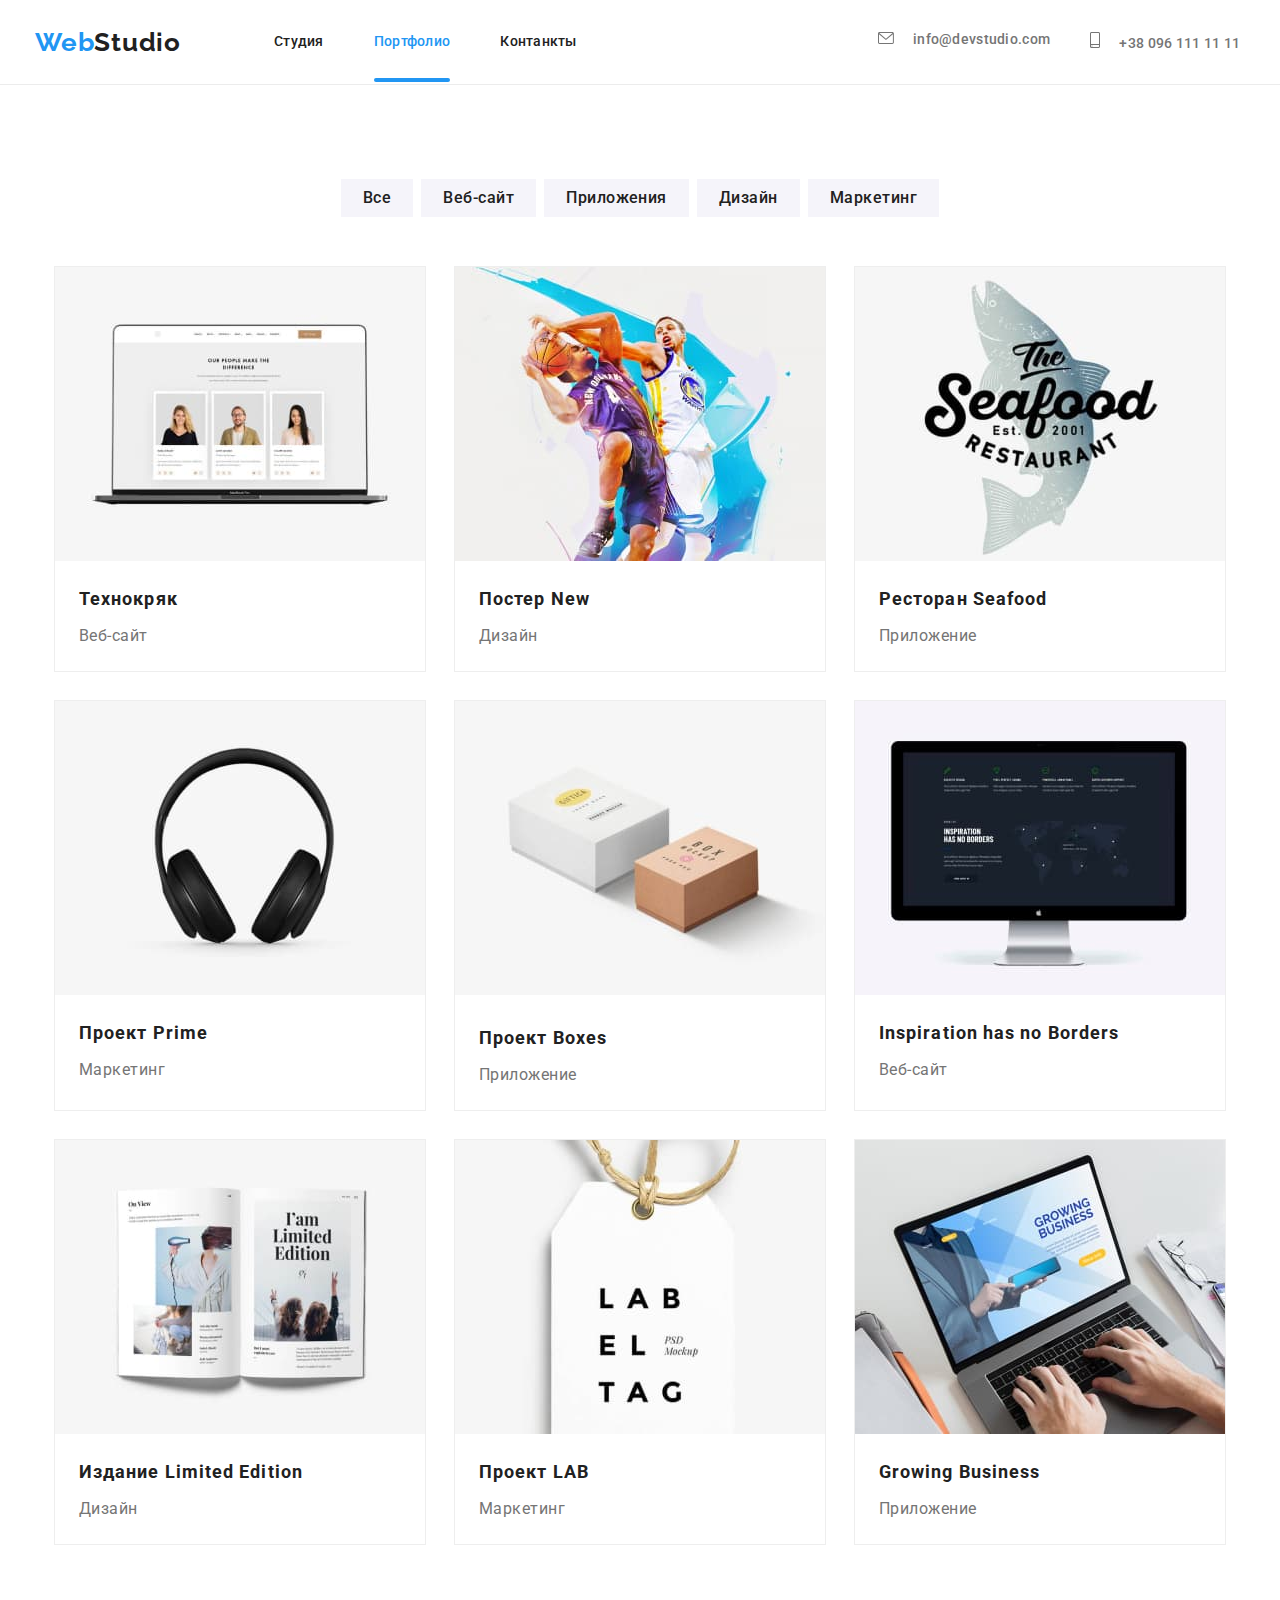
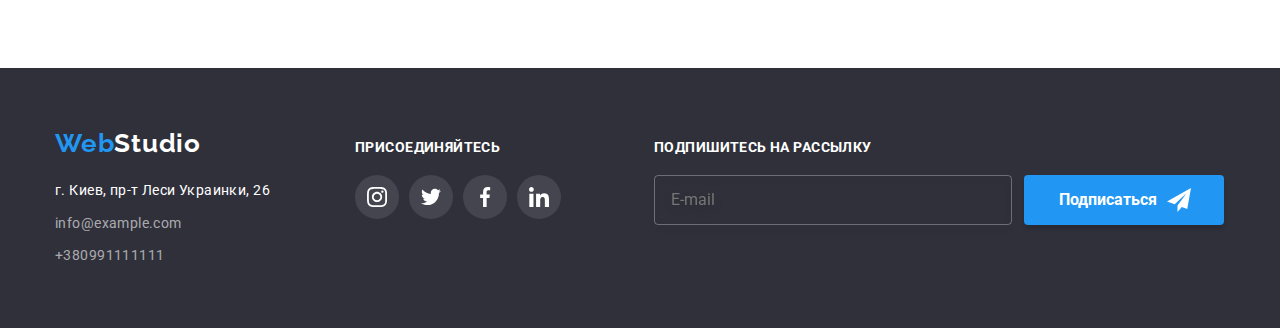
==== commit d06e3e27: "fixed" ====
--- a/portfolio.html
+++ b/portfolio.html
@@ -82,7 +82,7 @@
             <li class="service-item">
               <a href="" class="links">
                 <div class="all-services-modal">
-                <img
+                <img class="img-services"
                   src="./img/img1.jpg"
                   alt="визуализация проекта"
                   width="370"
@@ -102,7 +102,7 @@
             <li class="service-item">
               <a href="" class="links">
                   <div class="all-services-modal">
-                <img
+                <img class="img-services"
                   src="./img/img2.jpg"
                   alt="визуализация проекта"
                   width="370"
@@ -113,7 +113,7 @@
                   исчерпывающие сведения о компании или частном лице.
                 </p>
                 </div>
-                <div>
+                <div class="border-card">
                   <h2 class="title-h2">Постер New</h2>
                   <p class="title-p">Дизайн</p>
                 </div>
@@ -122,7 +122,7 @@
             <li class="service-item">
               <a href="" class="links">
                 <div class="all-services-modal">
-                <img
+                <img class="img-services"
                   src="./img/img3.jpg"
                   alt="визуализация проекта"
                   width="370"
@@ -133,7 +133,7 @@
                   исчерпывающие сведения о компании или частном лице.
                 </p>
                 </div>
-                <div>
+                <div class="border-card">
                   <h2 class="title-h2">Ресторан Seafood</h2>
                   <p class="title-p">Приложение</p>
                 </div>
@@ -142,7 +142,7 @@
             <li class="service-item">
               <a href="" class="links">
                 <div class="all-services-modal">
-                <img
+                <img class="img-services"
                   src="./img/img4.jpg"
                   alt="визуализация проекта"
                   width="370"
@@ -153,7 +153,7 @@
                   исчерпывающие сведения о компании или частном лице.
                 </p>
                 </div>
-                <div>
+                <div class="border-card">
                   <h2 class="title-h2">Проект Prime</h2>
                   <p class="title-p">Маркетинг</p>
                 </div>
@@ -162,7 +162,7 @@
             <li class="service-item">
               <a href="" class="links">
                 <div class="all-services-modal">
-                <img
+                <img class="img-services"
                   src="./img/img5.jpg"
                   alt="визуализация проекта"
                   width="370"
@@ -173,6 +173,7 @@
                   исчерпывающие сведения о компании или частном лице.
                 </p>
                 </div>
+                <div class="border-card">
                 <h2 class="title-h2">Проект Boxes</h2>
                 <p class="title-p">Приложение</p>
               </a>
@@ -180,7 +181,7 @@
             <li class="service-item">
               <a href="" class="links">
                 <div class="all-services-modal">
-                <img
+                <img class="img-services"
                   src="./img/img6.jpg"
                   alt="визуализация проекта"
                   width="370"
@@ -191,7 +192,7 @@
                   исчерпывающие сведения о компании или частном лице.
                 </p>
                 </div>
-                <div>
+                <div class="border-card">
                   <h2 class="title-h2">Inspiration has no Borders</h2>
                   <p class="title-p">Веб-сайт</p>
                 </div>
@@ -200,7 +201,7 @@
             <li class="service-item">
               <a href="" class="links">
                 <div class="all-services-modal">
-                <img
+                <img class="img-services"
                   src="./img/img7.jpg"
                   alt="визуализация проекта"
                   width="370"
@@ -211,7 +212,7 @@
                   исчерпывающие сведения о компании или частном лице.
                 </p>
                 </div>
-                <div>
+                <div class="border-card">
                   <h2 class="title-h2">Издание Limited Edition</h2>
                   <p class="title-p">Дизайн</p>
                 </div>
@@ -220,7 +221,7 @@
             <li class="service-item">
               <a href="" class="links">
                 <div class="all-services-modal">
-                <img
+                <img class="img-services"
                   src="./img/img8.jpg"
                   alt="визуализация проекта"
                   width="370"
@@ -231,7 +232,7 @@
                   исчерпывающие сведения о компании или частном лице.
                 </p>
                 </div>
-                <div>
+                <div class="border-card">
                   <h2 class="title-h2">Проект LAB</h2>
                   <p class="title-p">Маркетинг</p>
                 </div>
@@ -240,7 +241,7 @@
             <li class="service-item">
               <a href="" class="links">
                 <div class="all-services-modal">
-                <img
+                <img class="img-services"
                   src="./img/img9.jpg"
                   alt="визуализация проекта"
                   width="370"
@@ -251,7 +252,7 @@
                   исчерпывающие сведения о компании или частном лице.
                 </p>
                 </div>
-                <div>
+                <div class="border-card">
                   <h2 class="title-h2">Growing Business</h2>
                   <p class="title-p">Приложение</p>
                 </div>
@@ -344,4 +345,4 @@
     </footer>
     <script src="./js/modal.js"></script>
   </body>
-</html>
+</html>--- a/css/style.css
+++ b/css/style.css
@@ -60,6 +60,7 @@
 
 .container-fix {
   display: flex;
+  align-items: baseline;
 }
 
 .header-container {
@@ -74,7 +75,7 @@
 
 .header {
   width: inherit;
-  border: 1px solid #ececec;
+  border-bottom: 1px solid #ececec;
 }
 
 .cont-ul {
@@ -256,6 +257,7 @@
   transition-duration: 250ms;
   /* transition: transform 250ms; */
   transition-timing-function: cubic-bezier(0.4, 0, 0.2, 1);
+  fill: #757575;
 }
 
 .mail {
@@ -563,34 +565,89 @@
   position: relative;
 } */
 
-.check-background {
+.checkbox {
+  position: relative;
+  display: inline-block;
+}
+
+/* .check-background {
   position: relative;
   display: inline-block;
   width: 16px;
   height: 15px;
   background: #2196f3;
   border-radius: 2px;
-
   margin-right: 7px;
-}
+  opacity: 0;
+} */
 
 .check-button {
-  width: 11px;
-  height: 8px;
+  width: 16px;
+  height: 15px;
   fill: white;
-  position: absolute;
-  display: block;
-  top: 4px;
-  left: 3px;
+  background: #2196f3;
+  border-radius: 2px;
+  position: absolute;
+  display: inline-block;
+  top: 5px;
+  left: -21px;
   /* padding-left: 3px;
   padding-bottom: 3px;
   padding-top: 4px;
   padding-right: 2px; */
-}
-
-/* .agreement {
-  display: none;
+  opacity: 0;
+}
+
+.agreement {
+  /* opacity: 0; */
+  position: absolute;
+  width: 1px;
+  height: 1px;
+  margin: -1px;
+  border: 0;
+  padding: 0;
+  white-space: nowrap;
+  -webkit-clip-path: inset(100%);
+  clip-path: inset(100%);
+  clip: rect(0 0 0 0);
+  overflow: hidden;
+}
+
+/* .agreement:checked + .check-button {
+  opacity: 1;
 } */
+
+/* .check-background-empty {
+  position: absolute;
+  display: inline-block;
+  width: 16px;
+  height: 15px;
+  background: #2196f3;
+  border-radius: 2px;
+  margin-right: 7px;
+  opacity: 0;
+} */
+
+.agreement:checked + .label-check .check-button {
+  opacity: 1;
+}
+
+.label-check {
+  position: relative;
+  display: inline-block;
+}
+
+.check-empty {
+  position: absolute;
+  width: 16px;
+  height: 15px;
+  fill: #212121;
+  border-radius: 2px;
+  margin-right: 7px;
+  display: inline-block;
+  top: 5px;
+  left: -21px;
+}
 
 .agreement-text {
   font-weight: 400;
@@ -684,7 +741,7 @@
 }
 
 .description-item {
-  margin-bottom: 30px;
+  padding-bottom: 30px;
 }
 
 .name-team {
@@ -693,8 +750,8 @@
   line-height: 1.19;
   letter-spacing: 0.03em;
   width: 270px;
-  margin-top: 30px;
-  margin-bottom: 10px;
+  padding-top: 30px;
+  padding-bottom: 10px;
   margin-left: auto;
   margin-right: auto;
   text-align: center;
@@ -731,7 +788,7 @@
   width: 44px;
   height: 44px;
   border-radius: 50%;
-  transition-property: fill;
+
   transition-property: background-color;
   transition-duration: 250ms;
   /* transition: transform 250ms; */
@@ -761,6 +818,7 @@
 /* add div to h3 and p3 */
 
 .links {
+  display: inline-block;
   color: inherit;
   text-decoration: none;
   position: relative;
@@ -772,6 +830,15 @@
 .links:hover,
 .links:focus {
   color: var(--brand-color);
+  box-shadow: 0px 1px 1px rgba(0, 0, 0, 0.12), 0px 4px 4px rgba(0, 0, 0, 0.06),
+    1px 4px 6px rgba(0, 0, 0, 0.16);
+}
+
+.border-card {
+  margin-left: 24px;
+  margin-right: 24px;
+  margin-bottom: 20px;
+  margin-top: 20px;
 }
 
 .title-h2 {
@@ -781,9 +848,9 @@
   letter-spacing: 0.06em;
   color: var(--main-color);
   text-decoration: none;
-  padding-top: 20px;
+  /* padding-top: 20px;
   padding-right: 24px;
-  padding-left: 24px;
+  padding-left: 24px; */
   padding-bottom: 4px;
   text-align: left;
 }
@@ -795,9 +862,9 @@
   letter-spacing: 0.03em;
   text-decoration: none;
   color: var(--additional-color);
-  padding-left: 24px;
+  /* padding-left: 24px;
   padding-right: 24px;
-  padding-bottom: 20px;
+  padding-bottom: 20px; */
   text-align: left;
 }
 
@@ -829,8 +896,6 @@
   margin-left: auto;
   padding: 6px 22px;
   border: none;
-  /* transition: transform 250ms; */
-  transition-property: fill;
   transition-duration: 250ms;
   transition-timing-function: cubic-bezier(0.4, 0, 0.2, 1);
 }
@@ -907,16 +972,14 @@
   transition-timing-function: cubic-bezier(0.4, 0, 0.2, 1);
 }
 
-.service-item:hover {
-  outline: 1px solid #eeeeee;
-  box-shadow: 0px 1px 1px rgba(0, 0, 0, 0.12), 0px 4px 4px rgba(0, 0, 0, 0.06),
-    1px 4px 6px rgba(0, 0, 0, 0.16);
-}
-
 .all-services-modal {
   position: relative;
   max-width: 370px;
   overflow: hidden;
+}
+
+.img-services {
+  display: block;
 }
 
 .all-services-modal-text {
@@ -1045,8 +1108,8 @@
   fill: #afb1b8;
   width: 70px;
   height: 70px;
-  margin: auto;
-}
+}
+
 .action-icon,
 .action-logo {
   display: flex;
@@ -1054,9 +1117,13 @@
   justify-content: center;
   width: 170px;
   height: 92px;
-  outline: 1px solid #afb1b8;
+}
+
+.action-icon {
+  border: 1px solid #afb1b8;
   border-radius: 4px;
 }
+
 .footer-links {
   margin-left: 85px;
 }
@@ -1153,6 +1220,8 @@
   height: 120px;
   background-color: #f5f4fa;
   margin-bottom: 30px;
+  justify-content: center;
+  align-items: center;
 }
 .action-list:not(:last-child) {
   margin-right: 30px;
@@ -1170,13 +1239,14 @@
 .action-icon {
   transition-property: fill;
   transition-duration: 250ms;
-  /* transition: transform 250ms; */
   transition-timing-function: cubic-bezier(0.4, 0, 0.2, 1);
 }
 
 .action-icon:hover,
 .action-icon:focus {
   fill: var(--brand-color);
+  border: 1px solid var(--brand-color);
+  border-radius: 4px;
 }
 .action-logo .footer-socials {
   display: flex;
@@ -1191,17 +1261,17 @@
 
 .action-logo:hover,
 .action-logo:focus {
-  display: flex;
+  /* display: flex;
   width: 170px;
-  height: 92px;
+  height: 92px; */
   fill: var(--brand-color);
-  outline: 1px solid var(--brand-color);
-  border-radius: 4px;
-}
+}
+
 .action-logo:hover .action-icon,
 .action-logo:focus .action-icon {
   fill: var(--brand-color);
 }
+
 .footer-socials-item:not(:last-child) {
   margin-right: 10px;
 }
@@ -1237,12 +1307,12 @@
 
 .our-business-bg {
   position: absolute;
-  bottom: 0;
+  bottom: 3px;
   height: 70px;
   width: 100%;
   background: rgba(47, 48, 58, 0.8);
   border: 0;
-  margin-bottom: 3px;
+  /* margin-bottom: 3px; */
 }
 
 .our-business-text {
@@ -1280,3 +1350,17 @@
   padding-top: 63px;
   padding-bottom: 63px;
 } */
+
+.visually-hidden {
+  position: absolute;
+  width: 1px;
+  height: 1px;
+  margin: -1px;
+  border: 0;
+  padding: 0;
+  white-space: nowrap;
+  -webkit-clip-path: inset(100%);
+  clip-path: inset(100%);
+  clip: rect(0 0 0 0);
+  overflow: hidden;
+}
